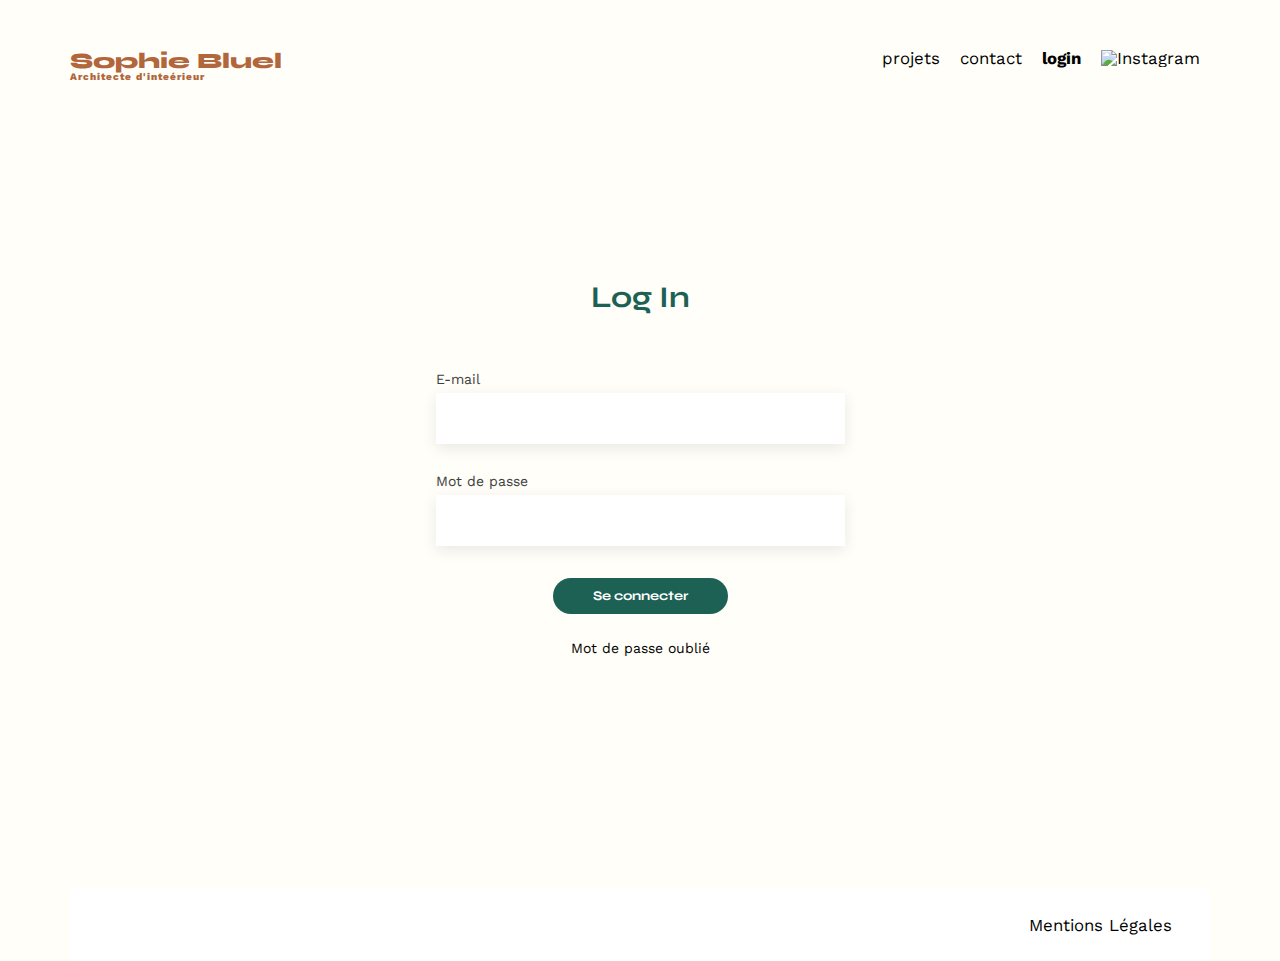
==== FrontEnd/login.html @ 8223172e "Commencement d'ajout de la page login" ====
<!DOCTYPE html>
<html lang="fr">
    <head>
        <meta charset="UTF-8">
        <title>Sophie Bluel - Architecte d'intérieur</title>
        <meta name="viewport" content="width=device-width, initial-scale=1.0">
        <link rel="preconnect" href="https://fonts.googleapis.com">
        <link rel="preconnect" href="https://fonts.gstatic.com" crossorigin>
        <link href="https://fonts.googleapis.com/css2?family=Syne:wght@700;800&family=Work+Sans&display=swap" rel="stylesheet">
        <meta name="description" content="">

        <link rel="stylesheet" href="./assets/css/style.css">
        <link rel="stylesheet" href="./assets/css/login.css">
        <link rel="stylesheet" href="./assets/css/header.css">
        <link rel="stylesheet" href="./assets/css/footer.css"
    </head>
    <body>
        <header>
            <h1>Sophie Bluel <span>Architecte d'inteérieur</span></h1>
                <nav>
                    <ul>
                        <li>projets</li>
                        <li>contact</li>
                        <li class="active"><a href="login.html">login</a></li>
                        <li><img src="./assets/icons/instagram.png" alt="Instagram"></li>
                    </ul>
                </nav>
        </header>
        <main>
                <h2>Log In</h2>
            <form> 
                <div class="formulaire email">
                    <label for="email">E-mail</label>
                    <input type="email" name="email" id="email" required>
                </div>

                <div class="formulaire password">
                    <label for="password">Mot de passe</label>
                    <input type="password" id="pass" name="password" required>
                </div>

                <div class="connexion">
                    <input type="submit" value="Se connecter">
                </div>
                <span> Mot de passe oublié</span>
            </form>
        </main>
        <footer>
            <nav>
                <ul>
                    <li>Mentions Légales</li>
                </ul>
            </nav>
        </footer>
    </body>
</html>
---- FrontEnd/assets/css/style.css ----
/* http://meyerweb.com/eric/tools/css/reset/
   v2.0 | 20110126
   License: none (public domain)
*/

html, body, div, span, applet, object, iframe,
h1, h2, h3, h4, h5, h6, p, blockquote, pre,
a, abbr, acronym, address, big, cite, code,
del, dfn, em, img, ins, kbd, q, s, samp,
small, strike, strong, sub, sup, tt, var,
b, u, i, center,
dl, dt, dd, ol, ul, li,
fieldset, form, label, legend,
table, caption, tbody, tfoot, thead, tr, th, td,
article, aside, canvas, details, embed,
figure, figcaption, footer, header, hgroup,
menu, nav, output, ruby, section, summary,
time, mark, audio, video {
	margin: 0;
	padding: 0;
	border: 0;
	font-size: 100%;
	font: inherit;
	vertical-align: baseline;
}
/* HTML5 display-role reset for older browsers */
article, aside, details, figcaption, figure,
footer, header, hgroup, menu, nav, section {
	display: block;
}
body {
	line-height: 1;
	background-color: #FFFEF8;
}
ol, ul {
	list-style: none;
}
blockquote, q {
	quotes: none;
}
blockquote:before, blockquote:after,
q:before, q:after {
	content: '';
	content: none;
}
table {
	border-collapse: collapse;
	border-spacing: 0;
}
/** end reset css**/
body {
	max-width: 1140px;
	margin:auto;
	font-family: 'Work Sans' ;
	font-size: 14px;
}
header {
	display: flex;
	justify-content: space-between;
	margin: 50px 0
}
section {
	margin: 50px 0
}

h1{
	display: flex;
	flex-direction: column;
	font-family: 'Syne';
	font-size: 22px;
	font-weight: 800;
	color: #B1663C
}

h1 > span {
	font-family: 'Work Sans';
	font-size:10px;
	letter-spacing: 0.1em;
;
}

h2{
	font-family: 'Syne';
	font-weight: 700;
	font-size: 30px;
	color: #1D6154
}
nav ul {
	display: flex;
	align-items: center;
	list-style-type: none;

}
nav li {
	padding: 0 10px;
	font-size: 1.2em;
}

li.active{
	font-weight: 700;
}

li:hover {
	color: #B1663C;
}

li img{
	width: 20px;
	height: 20px;
}

li a{
	text-decoration: none;
	color: black;
}

#introduction {
	display: flex;
	align-items: center;
}
#introduction figure {
	flex: 1
}
#introduction img {
	display: block;
	margin: auto;
	width: 80%;
}

#introduction article {
	flex: 1
}
#introduction h2 {
	margin-bottom: 1em;
}

#introduction p {
	margin-bottom: 0.5em;
}
#portfolio h2 {
	text-align: center;
	margin-bottom: 1em;
}

.button-rounded{
	display: flex;
	justify-content: center;
	margin: 51px;
}

.button-rounded span{
	margin-right: 10px;
	padding: 9px 20px;

	color: #1D6154;
	font-family: 'Syne';
	font-size: 16px;
	line-height: 16px;
	font-weight: 700;
	border: 1px solid #1D6154;
	border-radius: 60px;

	display: flex;
	text-align: center;
	justify-content: space-around;
	align-items: center;
}

.button-rounded span:hover, .button-rounded span.active{
	background-color: #1D6154;
	color: white;
}

.gallery {
	width: 100%;
	display: grid;
	grid-template-columns: 1fr 1fr 1fr;
	grid-column-gap: 20px;
	grid-row-gap: 20px;
}


.gallery img {
	width: 100%;
}

.categories .category span{
	cursor: pointer;
}

#contact {
	width: 50%;
margin: auto;
}
#contact > * {
	text-align: center;

}
#contact h2{
	margin-bottom: 20px;
}
#contact form {
	text-align: left;
	margin-top:30px;
	display: flex;
	flex-direction: column;
}

#contact input {
	height: 50px;
	font-size: 1.2em;
	border: none;
	box-shadow: 0px 4px 14px rgba(0, 0, 0, 0.09);
}
#contact label {
	margin: 2em 0 1em 0;
}
#contact textarea {
	border: none;
	box-shadow: 0px 4px 14px rgba(0, 0, 0, 0.09);
	padding: 8px 9px;
}

input{
	padding: 0 15px;
}

input[type="submit"]{
	font-family: 'Syne';
	font-weight: 700;
	color: white;
	background-color: #1D6154;
	margin : 2em auto ;
	width: 180px;
	text-align: center;
	border-radius: 60px ;
}

footer nav ul {
	display: flex;
	justify-content: flex-end;
	margin: 2em
}
---- FrontEnd/assets/css/login.css ----
body {
	max-width: 1140px;
	margin:auto;
	font-family: 'Work Sans' ;
	font-size: 14px;
    
    background-color:#FFFEF8;
}

h1 span{
    margin-bottom: 150px;
}

h2{
    display: flex;
    justify-content: center;
    margin-bottom: 60px;
}

form{
    width: 100%;
    display: flex;
    justify-content: center;
    align-items: center;
    flex-direction: column;
}

form div{
    display: flex;
    flex-direction: column;
}

form div.connexion input{
    width: 175px;
    height: 36px;

    border: none;
    margin-top:2px ;
}

form div.formulaire label{
    color: #3D3D3D;
    font-size: 14px;
    margin-bottom: 7px;
}

form div.formulaire input{
    height: 51px;
    width: 379px;

    margin-bottom: 30px;
    border: none;
    box-shadow: 0px 4px 14px rgba(0, 0, 0, 0.09);
}

footer{
    background-color: #FFFFFF;
    margin-top: 234px;
    display: flex;
    justify-content: end;
}
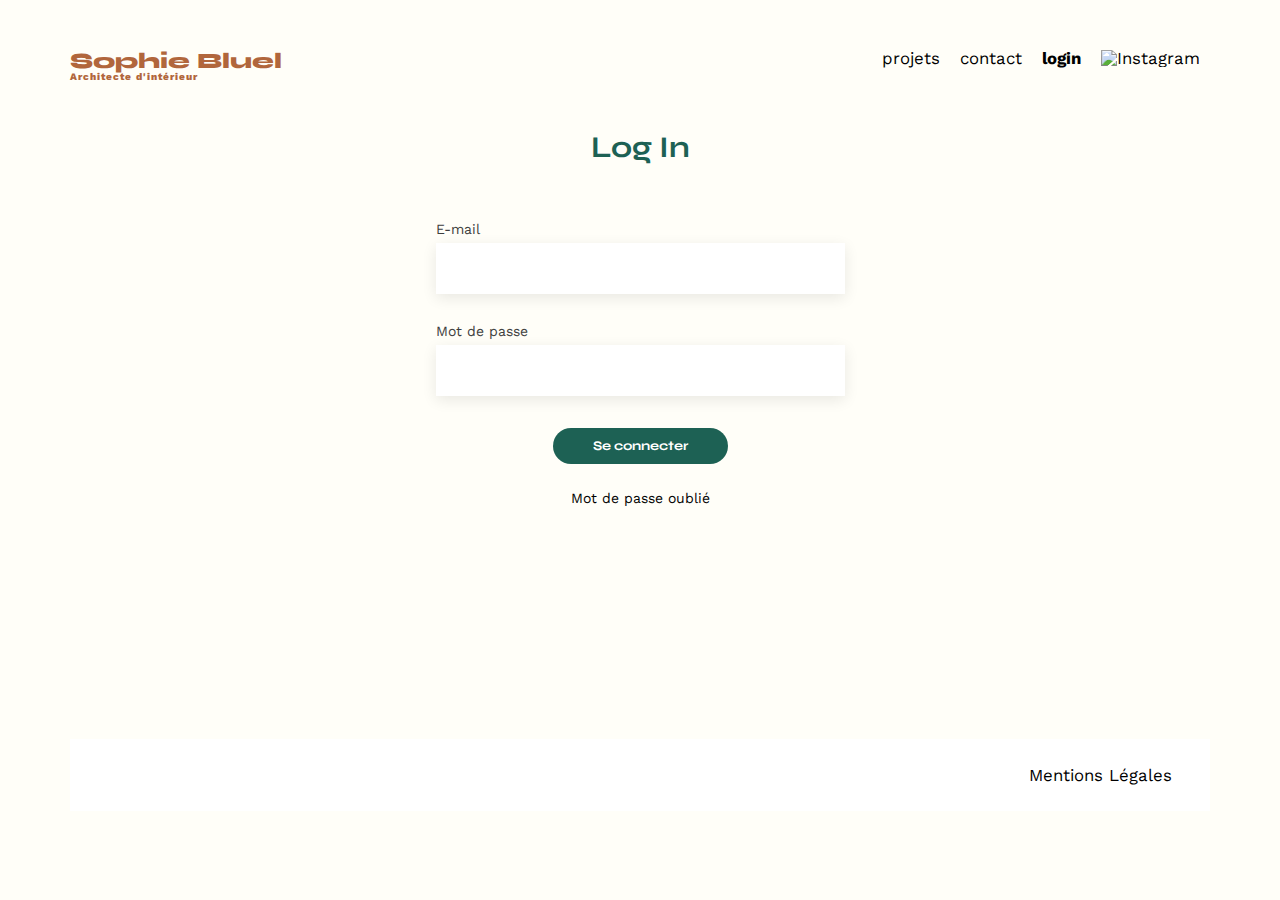
==== commit c0a4ef9a: "Modification de fin de projet / review soutenance" ====
--- a/FrontEnd/login.html
+++ b/FrontEnd/login.html
@@ -11,12 +11,10 @@
 
         <link rel="stylesheet" href="./assets/css/style.css">
         <link rel="stylesheet" href="./assets/css/login.css">
-        <link rel="stylesheet" href="./assets/css/header.css">
-        <link rel="stylesheet" href="./assets/css/footer.css"
     </head>
     <body>
         <header>
-            <h1>Sophie Bluel <span>Architecte d'inteérieur</span></h1>
+            <a class="title" href="index.html">Sophie Bluel <span>Architecte d'intérieur</span></a>
                 <nav>
                     <ul>
                         <li>projets</li>
@@ -28,7 +26,7 @@
         </header>
         <main>
                 <h2>Log In</h2>
-            <form> 
+            <form id="login_form"> 
                 <div class="formulaire email">
                     <label for="email">E-mail</label>
                     <input type="email" name="email" id="email" required>
@@ -52,5 +50,7 @@
                 </ul>
             </nav>
         </footer>
+        <script src="./assets/js/fetch.js"></script>
+        <script src="./assets/js/login.js"></script>
     </body>
 </html>
--- a/FrontEnd/assets/css/style.css
+++ b/FrontEnd/assets/css/style.css
@@ -54,6 +54,43 @@
 	font-family: 'Work Sans' ;
 	font-size: 14px;
 }
+
+.banniere{
+	background-color: black;
+	width: 100%;
+	height: 59px;
+	display: flex;
+	justify-content: center;
+	align-items: center;
+
+	position: fixed;
+    top: 0px;
+    left: 0px;
+}
+
+.banniere + header{
+	margin-top:109px;
+}
+
+.banniere .mode-edition{
+	color: rgb(255, 255, 255);	
+	font-size: 14px;
+	margin-right: 21px;
+	
+}
+
+.banniere .publication-change{
+	background-color: rgb(255, 255, 255);
+	width: 216px;
+	height: 38px;
+	border-radius: 60px;
+	font-size: 14px;
+
+	display: flex;
+	justify-content: center;
+	align-items: center;
+}
+
 header {
 	display: flex;
 	justify-content: space-between;
@@ -63,20 +100,33 @@
 	margin: 50px 0
 }
 
-h1{
+a.title{
 	display: flex;
 	flex-direction: column;
 	font-family: 'Syne';
 	font-size: 22px;
 	font-weight: 800;
-	color: #B1663C
-}
-
-h1 > span {
+	color: #B1663C;
+	text-decoration: none;
+}
+
+.hidden{
+	display: none !important;
+}
+
+a.title > span {
 	font-family: 'Work Sans';
 	font-size:10px;
 	letter-spacing: 0.1em;
 ;
+}
+.edit-texte{
+	margin-bottom: 20px;
+}
+
+.project{
+	display: flex;
+	justify-content: center;
 }
 
 h2{
@@ -85,6 +135,14 @@
 	font-size: 30px;
 	color: #1D6154
 }
+
+.project #edit-modal{
+	margin: 10px 21px;
+	font-size: 14px;
+	cursor: pointer;
+}
+
+
 nav ul {
 	display: flex;
 	align-items: center;
@@ -94,6 +152,7 @@
 nav li {
 	padding: 0 10px;
 	font-size: 1.2em;
+	cursor: pointer;
 }
 
 li.active{
@@ -169,6 +228,10 @@
 .button-rounded span:hover, .button-rounded span.active{
 	background-color: #1D6154;
 	color: white;
+}
+
+.bg-green{
+	background-color: #1D6154 !important;
 }
 
 .gallery {
